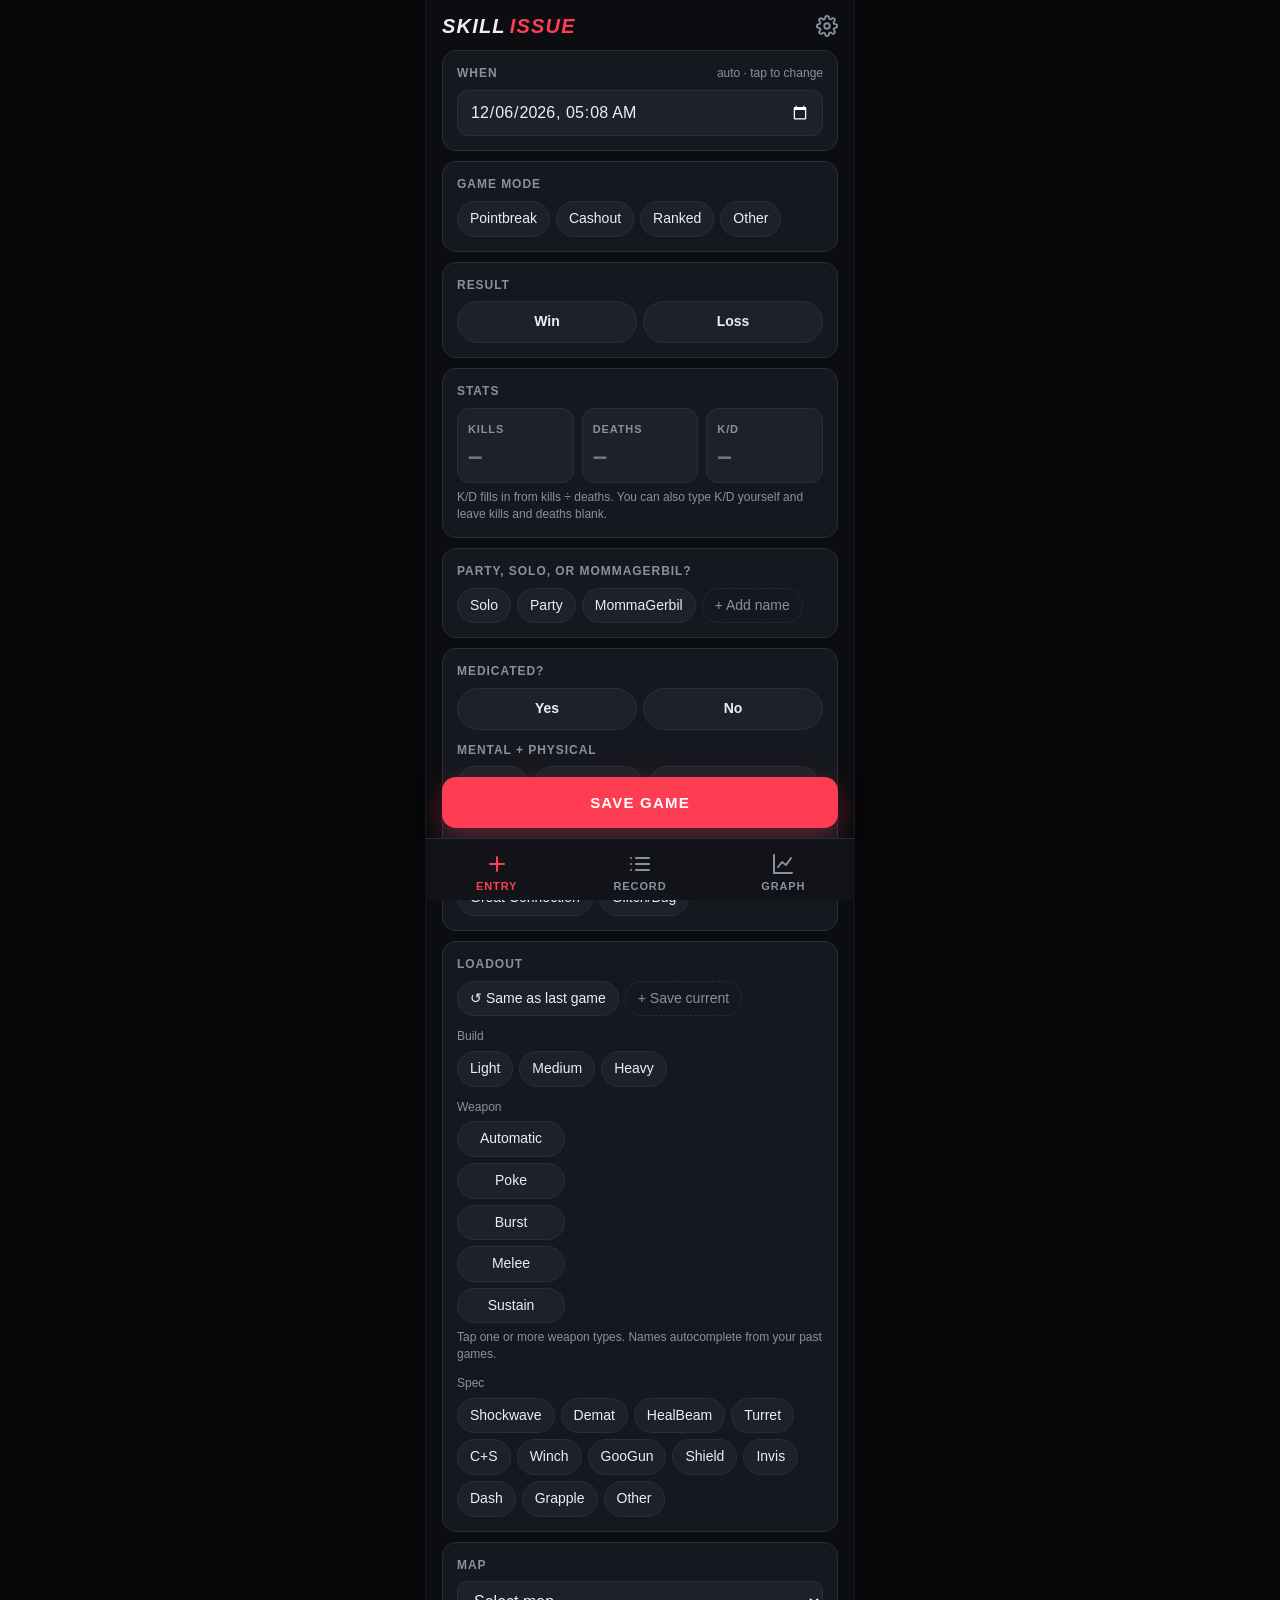
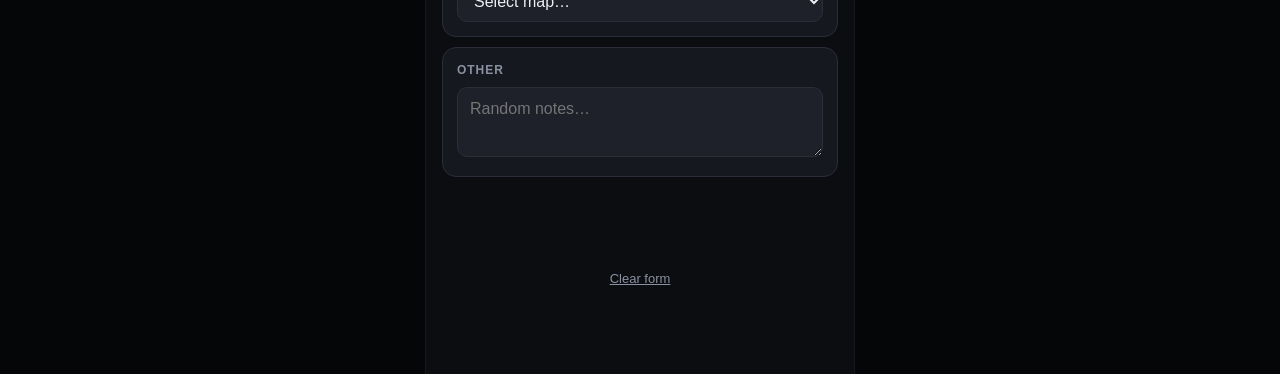
==== index.html @ 372bda5e "Skill Issue v1.0.0: installable game tracker for THE FINALS Entry form, record list with xlsx/csv ex" ====
<!doctype html>
<html lang="en">
<head>
<meta charset="utf-8">
<meta name="viewport" content="width=device-width,initial-scale=1,viewport-fit=cover">
<title>Skill Issue</title>
<meta name="description" content="Log and graph your THE FINALS games.">
<meta name="theme-color" content="#0c0d11">
<meta name="apple-mobile-web-app-capable" content="yes">
<meta name="mobile-web-app-capable" content="yes">
<meta name="apple-mobile-web-app-status-bar-style" content="black-translucent">
<meta name="apple-mobile-web-app-title" content="Skill Issue">
<link rel="manifest" href="manifest.webmanifest">
<link rel="icon" type="image/png" sizes="192x192" href="icons/icon-192.png">
<link rel="apple-touch-icon" href="icons/apple-touch-icon.png">
<link rel="stylesheet" href="css/app.css">
<script src="vendor/chart.umd.min.js" defer></script>
<script type="module" src="js/main.js"></script>
</head>
<body>
<div id="app">
  <header class="top">
    <div class="brand">SKILL<span>ISSUE</span></div>
    <button id="settings" class="gear" aria-label="Settings and backup">
      <svg viewBox="0 0 24 24" fill="none" stroke="currentColor" stroke-width="2" stroke-linecap="round" stroke-linejoin="round"><circle cx="12" cy="12" r="3"/><path d="M19.4 15a1.7 1.7 0 0 0 .3 1.8l.1.1a2 2 0 1 1-2.8 2.8l-.1-.1a1.7 1.7 0 0 0-1.8-.3 1.7 1.7 0 0 0-1 1.5V21a2 2 0 1 1-4 0v-.1a1.7 1.7 0 0 0-1.1-1.5 1.7 1.7 0 0 0-1.8.3l-.1.1a2 2 0 1 1-2.8-2.8l.1-.1a1.7 1.7 0 0 0 .3-1.8 1.7 1.7 0 0 0-1.5-1H3a2 2 0 1 1 0-4h.1a1.7 1.7 0 0 0 1.5-1.1 1.7 1.7 0 0 0-.3-1.8l-.1-.1a2 2 0 1 1 2.8-2.8l.1.1a1.7 1.7 0 0 0 1.8.3H9a1.7 1.7 0 0 0 1-1.5V3a2 2 0 1 1 4 0v.1a1.7 1.7 0 0 0 1 1.5 1.7 1.7 0 0 0 1.8-.3l.1-.1a2 2 0 1 1 2.8 2.8l-.1.1a1.7 1.7 0 0 0-.3 1.8V9a1.7 1.7 0 0 0 1.5 1H21a2 2 0 1 1 0 4h-.1a1.7 1.7 0 0 0-1.5 1z"/></svg>
    </button>
  </header>

  <!-- ENTRY -->
  <section id="tab-entry" class="tab active">
    <div id="editbar" class="editbar hide"><span>Editing an entry</span><button id="cancel-edit">Cancel</button></div>

    <div class="card">
      <div class="lbl">When <span class="lbl-note">auto · tap to change</span></div>
      <input type="datetime-local" id="f-ts" class="txt">
    </div>

    <div class="card">
      <div class="lbl">Game mode</div>
      <div class="chips" id="c-mode"></div>
      <input id="f-modeOther" class="txt sub hide" placeholder="Which mode?">
    </div>

    <div class="card">
      <div class="lbl">Result</div>
      <div class="chips big" id="c-result"></div>
      <div id="place-wrap" class="sub hide">
        <div class="sublbl">Placement</div>
        <div class="chips big grid3" id="c-place"></div>
      </div>
      <div id="stage-wrap" class="sub hide">
        <div class="sublbl">Ranked stage</div>
        <div class="chips" id="c-stage"></div>
      </div>
      <div id="rs-wrap" class="sub hide">
        <div class="sublbl">RS gained / lost <span style="opacity:.7">· graphed as win if +, loss if −</span></div>
        <div class="rs"><button type="button" id="rs-plus" class="pos" aria-label="RS gained">+</button><button type="button" id="rs-minus" class="neg" aria-label="RS lost">−</button><input id="f-rs" class="txt" inputmode="numeric" pattern="[0-9]*" placeholder="0" autocomplete="off"></div>
      </div>
    </div>

    <div class="card">
      <div class="lbl">Stats</div>
      <div class="stats">
        <div class="stat"><label for="f-k">Kills</label><input id="f-k" inputmode="numeric" pattern="[0-9]*" placeholder="–" autocomplete="off"></div>
        <div class="stat"><label for="f-d">Deaths</label><input id="f-d" inputmode="numeric" pattern="[0-9]*" placeholder="–" autocomplete="off"></div>
        <div class="stat" id="kd-stat"><label for="f-kd">K/D</label><span class="tag">AUTO</span><input id="f-kd" inputmode="decimal" placeholder="–" autocomplete="off"></div>
      </div>
      <div class="hint">K/D fills in from kills ÷ deaths. You can also type K/D yourself and leave kills and deaths blank.</div>
    </div>

    <div class="card">
      <div class="lbl">Party, Solo, or MommaGerbil?</div>
      <div class="chips" id="c-squad"></div>
      <div id="friend-add" class="inline hide"><input id="friend-name" class="txt" placeholder="Name" autocomplete="off"><button class="btn primary" id="friend-ok">Add</button></div>
      <div id="party-wrap" class="hide">
        <div class="sub sublbl">Party size</div>
        <div class="chips" id="c-psize"></div>
        <div class="sub sublbl">Teammate skill level</div>
        <select id="f-teammate" class="txt"></select>
      </div>
    </div>

    <div class="card">
      <div class="lbl">Medicated?</div>
      <div class="chips big" id="c-med"></div>
      <div class="sub lbl">Mental + Physical</div>
      <div class="chips" id="c-mental"></div>
      <div class="sub lbl">Lag?</div>
      <div class="chips" id="c-lag"></div>
    </div>

    <div class="card">
      <div class="lbl">Loadout</div>
      <div class="chips" id="c-saved"></div>
      <div id="saveload" class="inline hide"><input id="saveload-name" class="txt" placeholder="Name this loadout, e.g. Heavy Goo" autocomplete="off"><button class="btn primary" id="saveload-ok">Save</button></div>
      <div class="sub sublbl">Build</div>
      <div class="chips" id="c-build"></div>
      <div class="sub sublbl">Weapon</div>
      <div id="weapons"></div>
      <div class="sub sublbl">Spec</div>
      <div class="chips" id="c-spec"></div>
      <input id="f-specOther" class="txt sub hide" placeholder="Other spec">
    </div>

    <div class="card">
      <div class="lbl">Map</div>
      <select id="f-map" class="txt"></select>
      <input id="f-mapOther" class="txt sub hide" placeholder="">
    </div>

    <div class="card">
      <div class="lbl">Other</div>
      <textarea id="f-notes" class="txt" placeholder="Random notes…"></textarea>
    </div>

    <button class="save" id="save">Save game</button>
    <button class="linkbtn" id="clear-form">Clear form</button>
  </section>

  <!-- RECORD -->
  <section id="tab-record" class="tab">
    <h2 id="rec-count">Record</h2>
    <div class="toolbar">
      <div class="seg" id="rec-sort" style="flex:none"><button data-v="new" class="on">Newest</button><button data-v="old">Oldest</button></div>
      <div class="row"><button class="btn sm" id="exp-xlsx">Export .xlsx</button><button class="btn sm" id="exp-csv">.csv</button></div>
    </div>
    <div id="rec-list"></div>
  </section>

  <!-- GRAPH -->
  <section id="tab-graph" class="tab">
    <h2>Graph</h2>
    <div class="gctl">
      <div class="seg" id="g-metric"></div>
      <div class="seg" id="g-range"></div>
      <div class="seg" id="g-view"></div>
    </div>
    <div class="card">
      <div class="chartwrap"><canvas id="chart"></canvas><div id="chart-empty" class="chart-empty hide"></div></div>
      <div class="legendnote"><span><i class="c"></i>single build</span><span><i></i>= mixed build</span><span id="metric-note"></span></div>
    </div>
    <div class="row" style="justify-content:space-between;margin:14px 2px 8px">
      <h2 style="margin:0">Lines</h2>
      <div class="row"><select id="g-preset" class="txt preset"></select><button class="btn sm" id="g-savepreset">Save preset</button></div>
    </div>
    <div id="presetsave" class="inline hide" style="margin-bottom:8px"><input id="preset-name" class="txt" placeholder="Preset name, e.g. Medium weapons compare" autocomplete="off"><button class="btn primary" id="preset-ok">Save</button></div>
    <div id="g-lines"></div>
    <button class="add" id="g-add">+ Add line</button>
    <div class="row" style="margin:14px 0 20px;justify-content:flex-end"><button class="btn sm" id="g-png">Export PNG</button><button class="btn sm" id="g-csv">Export data .csv</button></div>
  </section>

  <nav class="bottom">
    <button data-tab="entry" class="on"><svg viewBox="0 0 24 24" fill="none" stroke="currentColor" stroke-width="2" stroke-linecap="round"><path d="M12 5v14M5 12h14"/></svg>Entry</button>
    <button data-tab="record"><svg viewBox="0 0 24 24" fill="none" stroke="currentColor" stroke-width="2" stroke-linecap="round"><path d="M8 6h13M8 12h13M8 18h13M3 6h.01M3 12h.01M3 18h.01"/></svg>Record</button>
    <button data-tab="graph"><svg viewBox="0 0 24 24" fill="none" stroke="currentColor" stroke-width="2" stroke-linecap="round" stroke-linejoin="round"><path d="M3 3v18h18"/><path d="M7 15l4-5 4 3 5-7"/></svg>Graph</button>
  </nav>

  <div class="scrim" id="scrim"></div>
  <div class="sheet" id="sheet"></div>
  <div id="toast" role="status" aria-live="polite"></div>
</div>
</body>
</html>
---- css/app.css ----
:root {
  --bg: #0c0d11; --panel: #16181f; --panel2: #1e2129; --line: #2a2e39; --text: #eceef3; --muted: #8a90a0;
  --accent: #ff3d52; --accent2: #ffcc33; --win: #35d07f; --loss: #ff5a67; --radius: 14px;
  --nav-h: calc(62px + env(safe-area-inset-bottom));
  color-scheme: dark;
}
* { box-sizing: border-box; -webkit-tap-highlight-color: transparent; }
html, body { margin: 0; background: var(--bg); color: var(--text); font: 15px/1.4 -apple-system, BlinkMacSystemFont, "Inter", "Segoe UI", sans-serif; -webkit-text-size-adjust: 100%; }
body.locked { overflow: hidden; }
@media (min-width: 470px) { html, body { background: #050608; } #app { border-left: 1px solid #16181f; border-right: 1px solid #16181f; } }
#app { max-width: 430px; margin: 0 auto; min-height: 100vh; min-height: 100dvh; background: var(--bg); position: relative; padding-bottom: calc(var(--nav-h) + 16px); }
button, input, select, textarea { font: inherit; color: inherit; }
button { cursor: pointer; }
/* 16px+ on inputs stops iPhone Safari from zooming in when a field is tapped */
input, select, textarea { font-size: 16px; }

header.top { position: sticky; top: 0; z-index: 5; display: flex; align-items: center; justify-content: space-between; padding: calc(12px + env(safe-area-inset-top)) 16px 10px; background: linear-gradient(var(--bg) 75%, transparent); }
.brand { font-weight: 900; letter-spacing: .06em; font-size: 20px; font-style: italic; }
.brand span { color: var(--accent); margin-left: 4px; }
.gear { background: none; border: none; color: var(--muted); padding: 6px; margin: -6px; }
.gear svg { width: 22px; height: 22px; display: block; }

.tab { display: none; padding: 0 16px; }
.tab.active { display: block; }
h2 { font-size: 13px; letter-spacing: .12em; text-transform: uppercase; color: var(--muted); margin: 14px 2px 8px; font-weight: 700; }
.card { background: var(--panel); border: 1px solid var(--line); border-radius: var(--radius); padding: 14px; margin-bottom: 10px; }
.lbl { font-size: 12px; font-weight: 700; letter-spacing: .08em; text-transform: uppercase; color: var(--muted); margin-bottom: 8px; display: flex; justify-content: space-between; align-items: center; }
.lbl-note { text-transform: none; letter-spacing: 0; font-weight: 500; }
.sub { margin-top: 12px; }
.sublbl { font-size: 12px; color: var(--muted); margin-bottom: 6px; }
.muted { color: var(--muted); font-size: 13px; }
.chips { display: flex; flex-wrap: wrap; gap: 6px; }
.chip { border: 1px solid var(--line); background: var(--panel2); border-radius: 99px; padding: 7px 12px; font-size: 14px; white-space: nowrap; transition: background .12s, border-color .12s; }
.chip.on { background: var(--accent); border-color: var(--accent); color: #fff; font-weight: 600; }
.chip.ghost { background: transparent; border-style: dashed; color: var(--muted); }
.chips.big .chip { flex: 1; text-align: center; padding: 10px 0; font-weight: 700; }
.chips.big .chip.on.w { background: var(--win); border-color: var(--win); color: #062414; }
.chips.big .chip.on.l { background: var(--loss); border-color: var(--loss); }
.chips.grid3 { display: grid; grid-template-columns: repeat(3, 1fr); }
.txt { width: 100%; background: var(--panel2); border: 1px solid var(--line); border-radius: 10px; padding: 10px 12px; outline: none; }
.txt:focus { border-color: var(--accent); }
textarea.txt { min-height: 70px; resize: vertical; }
input[type="datetime-local"].txt { min-height: 44px; }
.row { display: flex; gap: 8px; align-items: center; }
.hint { font-size: 12px; color: var(--muted); margin-top: 6px; }
.hide { display: none !important; }

.stats { display: grid; grid-template-columns: 1fr 1fr 1fr; gap: 8px; }
.stat { background: var(--panel2); border: 1px solid var(--line); border-radius: 12px; padding: 8px 10px; position: relative; }
.stat label { font-size: 11px; color: var(--muted); letter-spacing: .08em; text-transform: uppercase; font-weight: 700; }
.stat input { width: 100%; background: none; border: none; outline: none; font-size: 26px; font-weight: 800; padding: 0; }
.stat .tag { position: absolute; top: 7px; right: 8px; font-size: 9px; letter-spacing: .1em; color: var(--muted); display: none; }
.stat.auto .tag { display: block; }

/* K/D tiers: under 1 red, 1–1.99 yellow, 2–2.99 green, 3+ shiny ruby */
.kd-bad { color: #ff5a67 !important; }
.kd-ok { color: #ffcc33 !important; }
.kd-good { color: #35d07f !important; }
.kd-ruby { color: #e0115f !important; animation: ruby 2.2s ease-in-out infinite; }
@keyframes ruby {
  0%, 100% { color: #c2104f; text-shadow: 0 0 4px rgba(224, 17, 95, .45); }
  50% { color: #ff4d8d; text-shadow: 0 0 10px rgba(255, 77, 141, .9), 0 0 18px rgba(224, 17, 95, .5); }
}
@media (prefers-reduced-motion: reduce) { .kd-ruby { animation: none; text-shadow: 0 0 8px rgba(255, 77, 141, .8); } }

.rs { display: flex; gap: 8px; }
.rs button { width: 48px; flex: none; border-radius: 10px; border: 1px solid var(--line); background: var(--panel2); font-size: 20px; font-weight: 800; }
.rs button.pos { color: var(--win); } .rs button.neg { color: var(--loss); }
.rs button.on.pos { background: var(--win); border-color: var(--win); color: #062414; }
.rs button.on.neg { background: var(--loss); border-color: var(--loss); color: #fff; }

.wrow { display: grid; grid-template-columns: 108px 1fr; gap: 8px; align-items: center; margin-bottom: 6px; }
.wrow .chip { text-align: center; }
.wrow input { padding: 8px 10px; }

.save { position: sticky; bottom: calc(var(--nav-h) + 10px); margin: 14px 0 4px; width: 100%; padding: 15px; border: none; border-radius: 14px; background: var(--accent); color: #fff; font-weight: 800; letter-spacing: .08em; text-transform: uppercase; font-size: 15px; box-shadow: 0 8px 24px rgba(255, 61, 82, .3); z-index: 3; }
.save:active { transform: scale(.99); }
.linkbtn { display: block; margin: 6px auto 0; background: none; border: none; color: var(--muted); font-size: 13px; text-decoration: underline; padding: 8px; }
.editbar { background: #2b2210; border: 1px solid #5b4715; color: var(--accent2); border-radius: 12px; padding: 10px 12px; margin-bottom: 10px; display: flex; justify-content: space-between; align-items: center; font-size: 14px; }
.editbar button { background: none; border: 1px solid #5b4715; color: var(--accent2); border-radius: 8px; padding: 4px 10px; }
.inline { display: flex; gap: 6px; margin-top: 8px; }
.inline .txt { padding: 8px 10px; }
.btn { border: 1px solid var(--line); background: var(--panel2); border-radius: 10px; padding: 8px 12px; font-size: 14px; white-space: nowrap; }
.btn.primary { background: var(--accent); border-color: var(--accent); color: #fff; font-weight: 700; }
.btn.sm { padding: 6px 10px; font-size: 13px; }
.btn.danger, .btn.danger.primary { background: var(--loss); border-color: var(--loss); color: #fff; white-space: normal; }

nav.bottom { position: fixed; bottom: 0; left: 50%; transform: translateX(-50%); width: 100%; max-width: 430px; height: var(--nav-h); display: flex; background: rgba(18, 19, 24, .96); -webkit-backdrop-filter: blur(10px); backdrop-filter: blur(10px); border-top: 1px solid var(--line); padding: 8px 0 env(safe-area-inset-bottom); z-index: 10; }
nav.bottom button { flex: 1; background: none; border: none; color: var(--muted); display: flex; flex-direction: column; align-items: center; justify-content: center; gap: 3px; font-size: 11px; font-weight: 700; letter-spacing: .08em; text-transform: uppercase; }
nav.bottom button.on { color: var(--accent); }
nav svg { width: 24px; height: 24px; }

.toolbar { display: flex; gap: 6px; align-items: center; justify-content: space-between; margin: 4px 0 10px; flex-wrap: wrap; }
.rec { background: var(--panel); border: 1px solid var(--line); border-radius: var(--radius); padding: 12px 14px; margin-bottom: 8px; cursor: pointer; }
.rec .r1 { display: flex; justify-content: space-between; align-items: center; font-size: 12px; color: var(--muted); }
.rec .r2 { display: flex; justify-content: space-between; align-items: flex-end; margin-top: 4px; gap: 10px; }
.rec .title { font-weight: 700; font-size: 16px; }
.rec .rsv { font-size: 14px; } .rsv.pos { color: var(--win); } .rsv.neg { color: var(--loss); }
.rec .kd { font-size: 24px; font-weight: 900; line-height: 1; text-align: right; }
.rec .kd small { display: block; font-size: 11px; color: var(--muted); font-weight: 600; margin-top: 2px; }
.badge { font-size: 11px; font-weight: 800; padding: 2px 8px; border-radius: 99px; letter-spacing: .05em; }
.badge.W { background: rgba(53, 208, 127, .15); color: var(--win); } .badge.L { background: rgba(255, 90, 103, .15); color: var(--loss); }
.tags { display: flex; flex-wrap: wrap; gap: 4px; margin-top: 8px; }
.tags span { font-size: 11px; background: var(--panel2); border: 1px solid var(--line); border-radius: 6px; padding: 2px 6px; color: #c5c9d4; }
.tags span.warn { border-color: #5b4715; color: var(--accent2); }
.detail { margin-top: 10px; padding-top: 10px; border-top: 1px solid var(--line); font-size: 13px; color: #c5c9d4; }
.detail div { margin-bottom: 3px; }
.detail b { color: var(--muted); font-weight: 600; }
.empty { text-align: center; color: var(--muted); padding: 50px 20px; font-size: 14px; }
.empty .big { font-size: 18px; font-weight: 800; color: var(--text); margin-bottom: 6px; }

.seg { display: flex; background: var(--panel2); border: 1px solid var(--line); border-radius: 10px; padding: 3px; gap: 2px; overflow-x: auto; scrollbar-width: none; }
.seg button { flex: 1; border: none; background: none; border-radius: 8px; padding: 7px 8px; font-size: 13px; font-weight: 600; color: var(--muted); white-space: nowrap; }
.seg button.on { background: var(--accent); color: #fff; }
.gctl { display: grid; gap: 8px; margin-bottom: 10px; }
.chartwrap { height: 290px; position: relative; }
.chart-empty { position: absolute; inset: 0; display: flex; align-items: center; justify-content: center; text-align: center; color: var(--muted); font-size: 14px; padding: 30px; pointer-events: none; }
.legendnote { display: flex; gap: 14px; font-size: 12px; color: var(--muted); margin-top: 8px; flex-wrap: wrap; }
.legendnote i { display: inline-block; width: 9px; height: 9px; background: var(--muted); margin-right: 5px; vertical-align: middle; }
.legendnote i.c { border-radius: 50%; }
.txt.preset { padding: 6px 8px; width: auto; max-width: 150px; font-size: 13px; }
.ln { display: flex; align-items: center; gap: 8px; background: var(--panel); border: 1px solid var(--line); border-radius: 12px; padding: 10px 12px; margin-bottom: 6px; }
.ln.off { opacity: .45; }
.ln .dot { width: 12px; height: 12px; border-radius: 50%; flex: none; }
.ln .meta { flex: 1; min-width: 0; }
.ln .name { font-weight: 700; font-size: 14px; }
.ln .count { color: var(--muted); font-weight: 500; font-size: 12px; }
.ln .sum { font-size: 12px; color: var(--muted); white-space: nowrap; overflow: hidden; text-overflow: ellipsis; }
.ln .ib { background: none; border: none; color: var(--muted); padding: 6px; }
.ln .ib svg { width: 18px; height: 18px; display: block; }
.add { width: 100%; border: 1px dashed var(--line); background: none; color: var(--text); border-radius: 12px; padding: 11px; font-weight: 700; }

.scrim { position: fixed; inset: 0; background: rgba(0, 0, 0, .6); z-index: 20; display: none; }
.scrim.open { display: block; }
.sheet { position: fixed; left: 50%; transform: translateX(-50%); bottom: 0; width: 100%; max-width: 430px; max-height: 88vh; max-height: 88dvh; overflow: auto; overscroll-behavior: contain; background: var(--bg); border-top: 1px solid var(--line); border-radius: 18px 18px 0 0; z-index: 21; padding: 8px 16px calc(24px + env(safe-area-inset-bottom)); display: none; }
.sheet.open { display: block; }
.grab { width: 40px; height: 4px; border-radius: 4px; background: var(--line); margin: 4px auto 10px; }
.sheethead { display: flex; justify-content: space-between; align-items: center; position: sticky; top: -8px; background: var(--bg); padding: 6px 0 10px; z-index: 2; }
.swatches { display: flex; gap: 8px; flex-wrap: wrap; }
.sw { width: 30px; height: 30px; border-radius: 50%; border: 2px solid transparent; cursor: pointer; }
.sw.on { border-color: #fff; }
.fsec { margin-top: 14px; }
.fsec .sublbl { display: flex; justify-content: space-between; gap: 8px; }
.fsec .sublbl em { font-style: normal; color: var(--accent2); white-space: nowrap; }
.mrow { display: flex; justify-content: space-between; align-items: center; gap: 8px; padding: 6px 0; border-bottom: 1px solid var(--line); }
.mrow:last-child { border-bottom: none; }

#toast { position: fixed; left: 50%; bottom: calc(var(--nav-h) + 20px); transform: translateX(-50%) translateY(20px); background: #fff; color: #111; padding: 10px 16px; border-radius: 99px; font-weight: 600; font-size: 14px; opacity: 0; pointer-events: none; transition: .2s; z-index: 40; max-width: 90vw; text-align: center; }
#toast.show { opacity: 1; transform: translateX(-50%) translateY(0); }
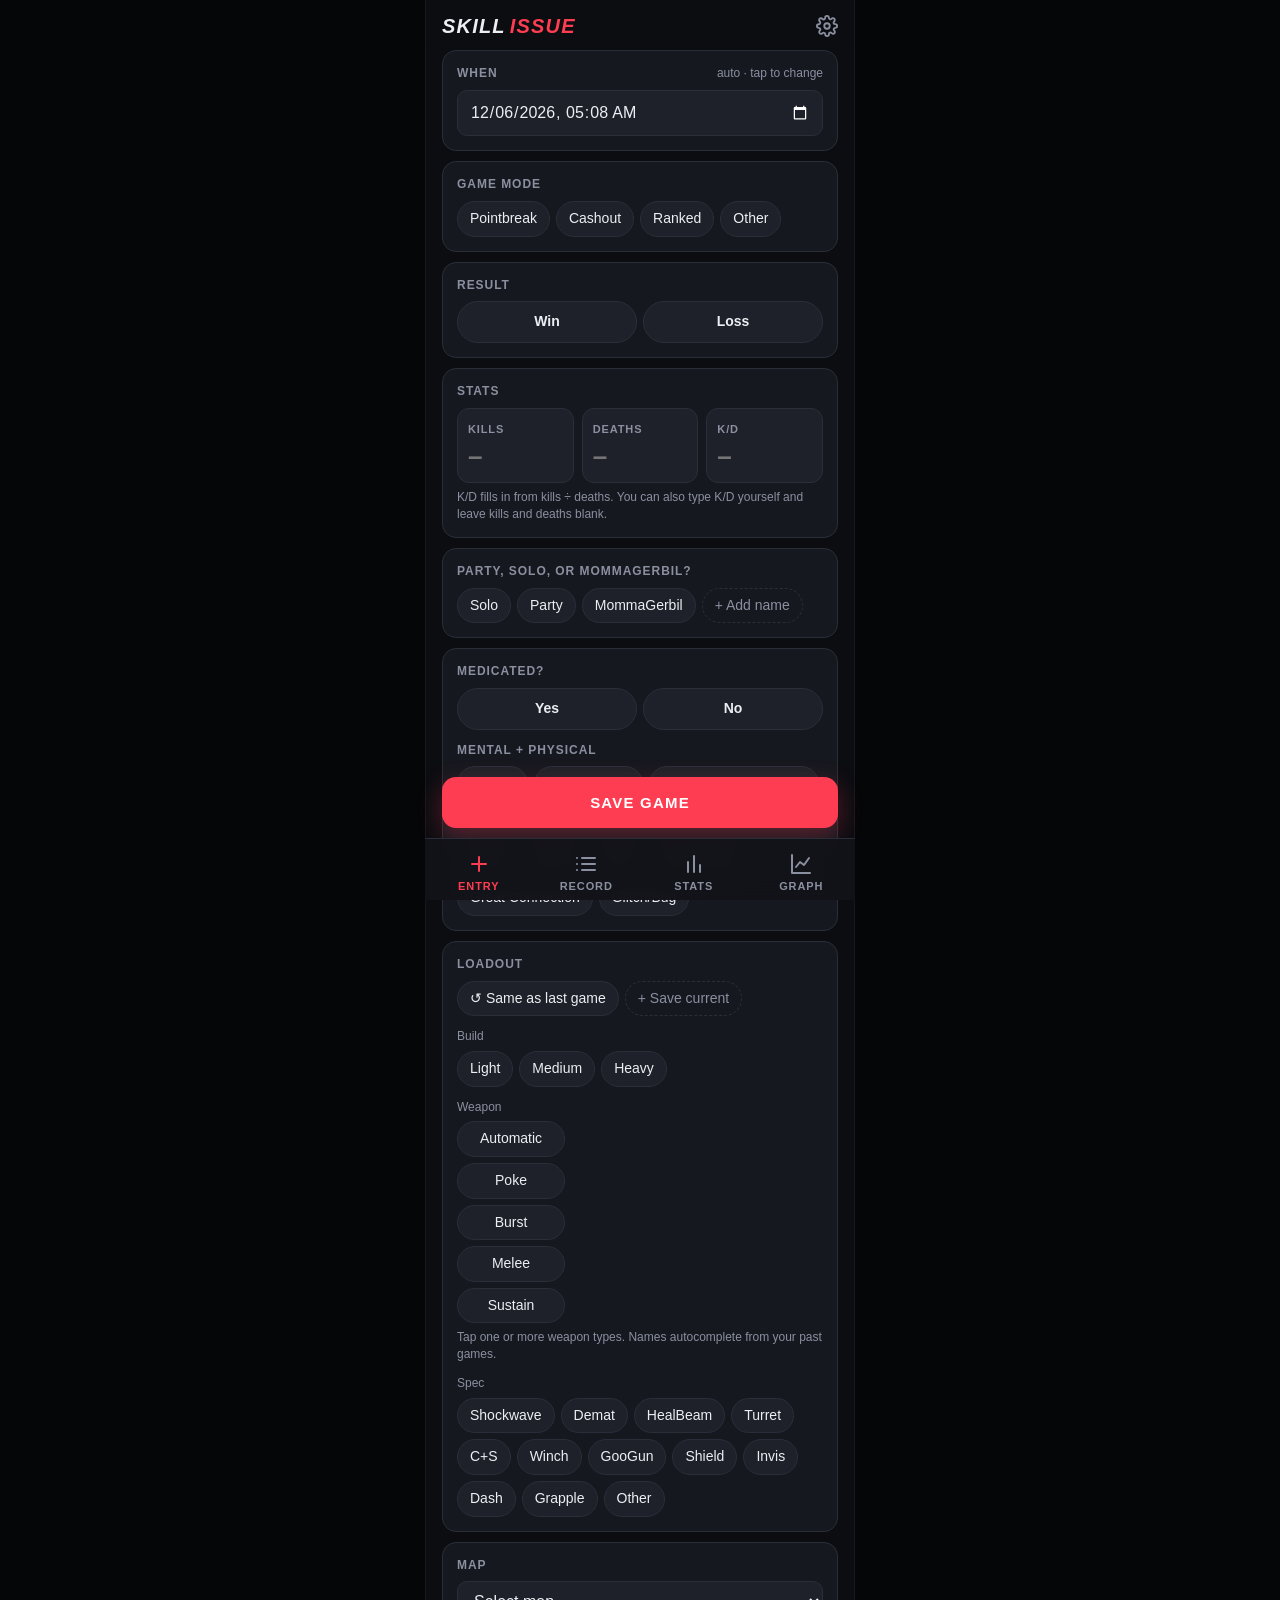
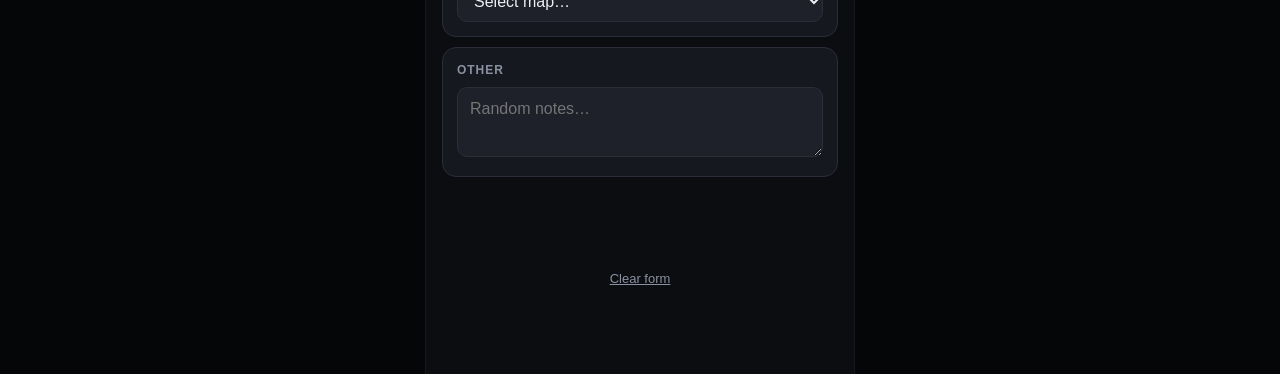
==== commit ed48f9c2: "Add Stats tab with sessions, highlights and breakdowns (v1.1.0) - Stats tab between Record and Graph" ====
--- a/index.html
+++ b/index.html
@@ -28,6 +28,7 @@
 
   <!-- ENTRY -->
   <section id="tab-entry" class="tab active">
+    <div id="sessbar" class="sessbar hide" role="button"></div>
     <div id="editbar" class="editbar hide"><span>Editing an entry</span><button id="cancel-edit">Cancel</button></div>
 
     <div class="card">
@@ -120,11 +121,18 @@
   <!-- RECORD -->
   <section id="tab-record" class="tab">
     <h2 id="rec-count">Record</h2>
+    <div id="rec-summary" class="rec-summary"></div>
     <div class="toolbar">
       <div class="seg" id="rec-sort" style="flex:none"><button data-v="new" class="on">Newest</button><button data-v="old">Oldest</button></div>
       <div class="row"><button class="btn sm" id="exp-xlsx">Export .xlsx</button><button class="btn sm" id="exp-csv">.csv</button></div>
     </div>
     <div id="rec-list"></div>
+  </section>
+
+  <!-- STATS -->
+  <section id="tab-stats" class="tab">
+    <h2>Stats</h2>
+    <div id="stats-root"></div>
   </section>
 
   <!-- GRAPH -->
@@ -152,6 +160,7 @@
   <nav class="bottom">
     <button data-tab="entry" class="on"><svg viewBox="0 0 24 24" fill="none" stroke="currentColor" stroke-width="2" stroke-linecap="round"><path d="M12 5v14M5 12h14"/></svg>Entry</button>
     <button data-tab="record"><svg viewBox="0 0 24 24" fill="none" stroke="currentColor" stroke-width="2" stroke-linecap="round"><path d="M8 6h13M8 12h13M8 18h13M3 6h.01M3 12h.01M3 18h.01"/></svg>Record</button>
+    <button data-tab="stats"><svg viewBox="0 0 24 24" fill="none" stroke="currentColor" stroke-width="2" stroke-linecap="round"><path d="M6 20V10M12 20V4M18 20v-7"/></svg>Stats</button>
     <button data-tab="graph"><svg viewBox="0 0 24 24" fill="none" stroke="currentColor" stroke-width="2" stroke-linecap="round" stroke-linejoin="round"><path d="M3 3v18h18"/><path d="M7 15l4-5 4 3 5-7"/></svg>Graph</button>
   </nav>
 
--- a/css/app.css
+++ b/css/app.css
@@ -147,3 +147,57 @@
 
 #toast { position: fixed; left: 50%; bottom: calc(var(--nav-h) + 20px); transform: translateX(-50%) translateY(20px); background: #fff; color: #111; padding: 10px 16px; border-radius: 99px; font-weight: 600; font-size: 14px; opacity: 0; pointer-events: none; transition: .2s; z-index: 40; max-width: 90vw; text-align: center; }
 #toast.show { opacity: 1; transform: translateX(-50%) translateY(0); }
+
+/* ---------- Stats tab ---------- */
+.pos { color: var(--win); } .neg { color: var(--loss); }
+.rec-summary { margin: -4px 2px 10px; font-size: 13px; color: var(--muted); font-weight: 600; }
+.tiles { display: grid; grid-template-columns: repeat(auto-fit, minmax(118px, 1fr)); gap: 8px; }
+.tile { background: var(--panel2); border: 1px solid var(--line); border-radius: 12px; padding: 8px 10px; min-width: 0; }
+.tile > span { display: block; font-size: 11px; color: var(--muted); letter-spacing: .08em; text-transform: uppercase; font-weight: 700; }
+.tile b { display: block; font-size: 22px; font-weight: 900; line-height: 1.2; }
+.tile small { display: block; font-size: 11px; color: var(--muted); overflow: hidden; text-overflow: ellipsis; white-space: nowrap; }
+.kd-bad-bg { background: #ff5a67; } .kd-ok-bg { background: #ffcc33; } .kd-good-bg { background: #35d07f; } .kd-ruby-bg { background: #e0115f; }
+.tierbar { display: flex; height: 10px; border-radius: 6px; overflow: hidden; gap: 2px; }
+.tierbar i { display: block; min-width: 4px; }
+.tierlegend { display: flex; flex-wrap: wrap; gap: 10px; font-size: 12px; color: var(--muted); margin-top: 6px; }
+.tierlegend i { display: inline-block; width: 9px; height: 9px; border-radius: 2px; margin-right: 5px; vertical-align: middle; }
+.bar { display: grid; grid-template-columns: 1fr 1.2fr auto; gap: 8px; align-items: center; font-size: 13px; margin-bottom: 5px; }
+.bar div { height: 8px; background: var(--panel2); border-radius: 5px; overflow: hidden; }
+.bar div i { display: block; height: 100%; background: var(--accent); border-radius: 5px; }
+.bar em { font-style: normal; color: var(--muted); font-size: 12px; min-width: 64px; text-align: right; }
+.hl div { font-size: 14px; padding: 7px 0; border-bottom: 1px solid var(--line); color: #c5c9d4; }
+.hl div:last-child { border-bottom: none; }
+.hl b { color: var(--text); }
+details.bd { padding: 0; }
+details.bd summary { list-style: none; display: flex; justify-content: space-between; align-items: center; padding: 13px 14px; font-weight: 700; cursor: pointer; }
+details.bd summary::-webkit-details-marker { display: none; }
+details.bd summary em { font-style: normal; color: var(--muted); font-size: 12px; font-weight: 600; }
+details.bd summary em::after { content: ' ▾'; }
+details.bd[open] summary em::after { content: ' ▴'; }
+details.bd > :not(summary) { margin: 0 14px 12px; }
+table.bt { width: calc(100% - 28px); border-collapse: collapse; font-size: 14px; }
+table.bt th { font-size: 11px; color: var(--muted); font-weight: 700; text-align: right; padding: 4px 6px; letter-spacing: .06em; }
+table.bt td { padding: 7px 6px; border-top: 1px solid var(--line); text-align: right; font-variant-numeric: tabular-nums; vertical-align: middle; }
+table.bt td:first-child, table.bt th:first-child { text-align: left; padding-left: 0; word-break: break-word; }
+table.bt td:nth-child(4) { font-weight: 800; }
+table.bt td small { display: block; font-size: 10px; color: var(--muted); font-weight: 500; }
+table.bt td:last-child, table.bt th:last-child { width: 34px; padding-right: 0; }
+.gt { background: var(--panel2); border: 1px solid var(--line); color: var(--muted); border-radius: 8px; padding: 5px; line-height: 0; }
+.gt svg, .gt-inline svg { width: 15px; height: 15px; }
+.gt-inline { display: inline-block; vertical-align: middle; color: var(--muted); line-height: 0; }
+.chipbar { display: flex; align-items: center; justify-content: space-between; background: #2b2210; border: 1px solid #5b4715; color: var(--accent2); border-radius: 10px; padding: 6px 6px 6px 12px; font-size: 13px; font-weight: 600; }
+.chipbar button { background: none; border: none; color: var(--accent2); padding: 2px 8px; font-size: 14px; }
+.export-only { display: none; }
+.exp-title { font-weight: 800; font-size: 16px; margin: 0 2px 10px; }
+.sess.live { border-color: rgba(53, 208, 127, .45); }
+.pulse { display: inline-block; width: 8px; height: 8px; border-radius: 50%; background: var(--win); margin-right: 7px; vertical-align: middle; animation: pulse 1.6s ease-in-out infinite; }
+@keyframes pulse { 50% { opacity: .3; } }
+.sessbar { display: flex; align-items: center; gap: 4px; background: rgba(53, 208, 127, .1); border: 1px solid rgba(53, 208, 127, .4); border-radius: 12px; padding: 9px 12px; margin-bottom: 10px; font-size: 14px; cursor: pointer; }
+.sessbar span:first-of-type { flex: 1; }
+.sessbar .go { color: var(--muted); font-size: 13px; }
+.ps { display: flex; justify-content: space-between; align-items: center; gap: 10px; background: var(--panel); border: 1px solid var(--line); border-radius: 12px; padding: 10px 12px; margin-bottom: 6px; cursor: pointer; }
+.ps.on { border-color: var(--accent2); }
+.ps .name { font-weight: 700; font-size: 14px; }
+.ps b { white-space: nowrap; }
+body.demo header.top::after { content: 'DEMO · NOT SAVED'; position: absolute; right: 50px; font-size: 10px; letter-spacing: .12em; color: var(--accent2); border: 1px solid #5b4715; padding: 3px 7px; border-radius: 99px; }
+@media (prefers-reduced-motion: reduce) { .pulse { animation: none; } }
